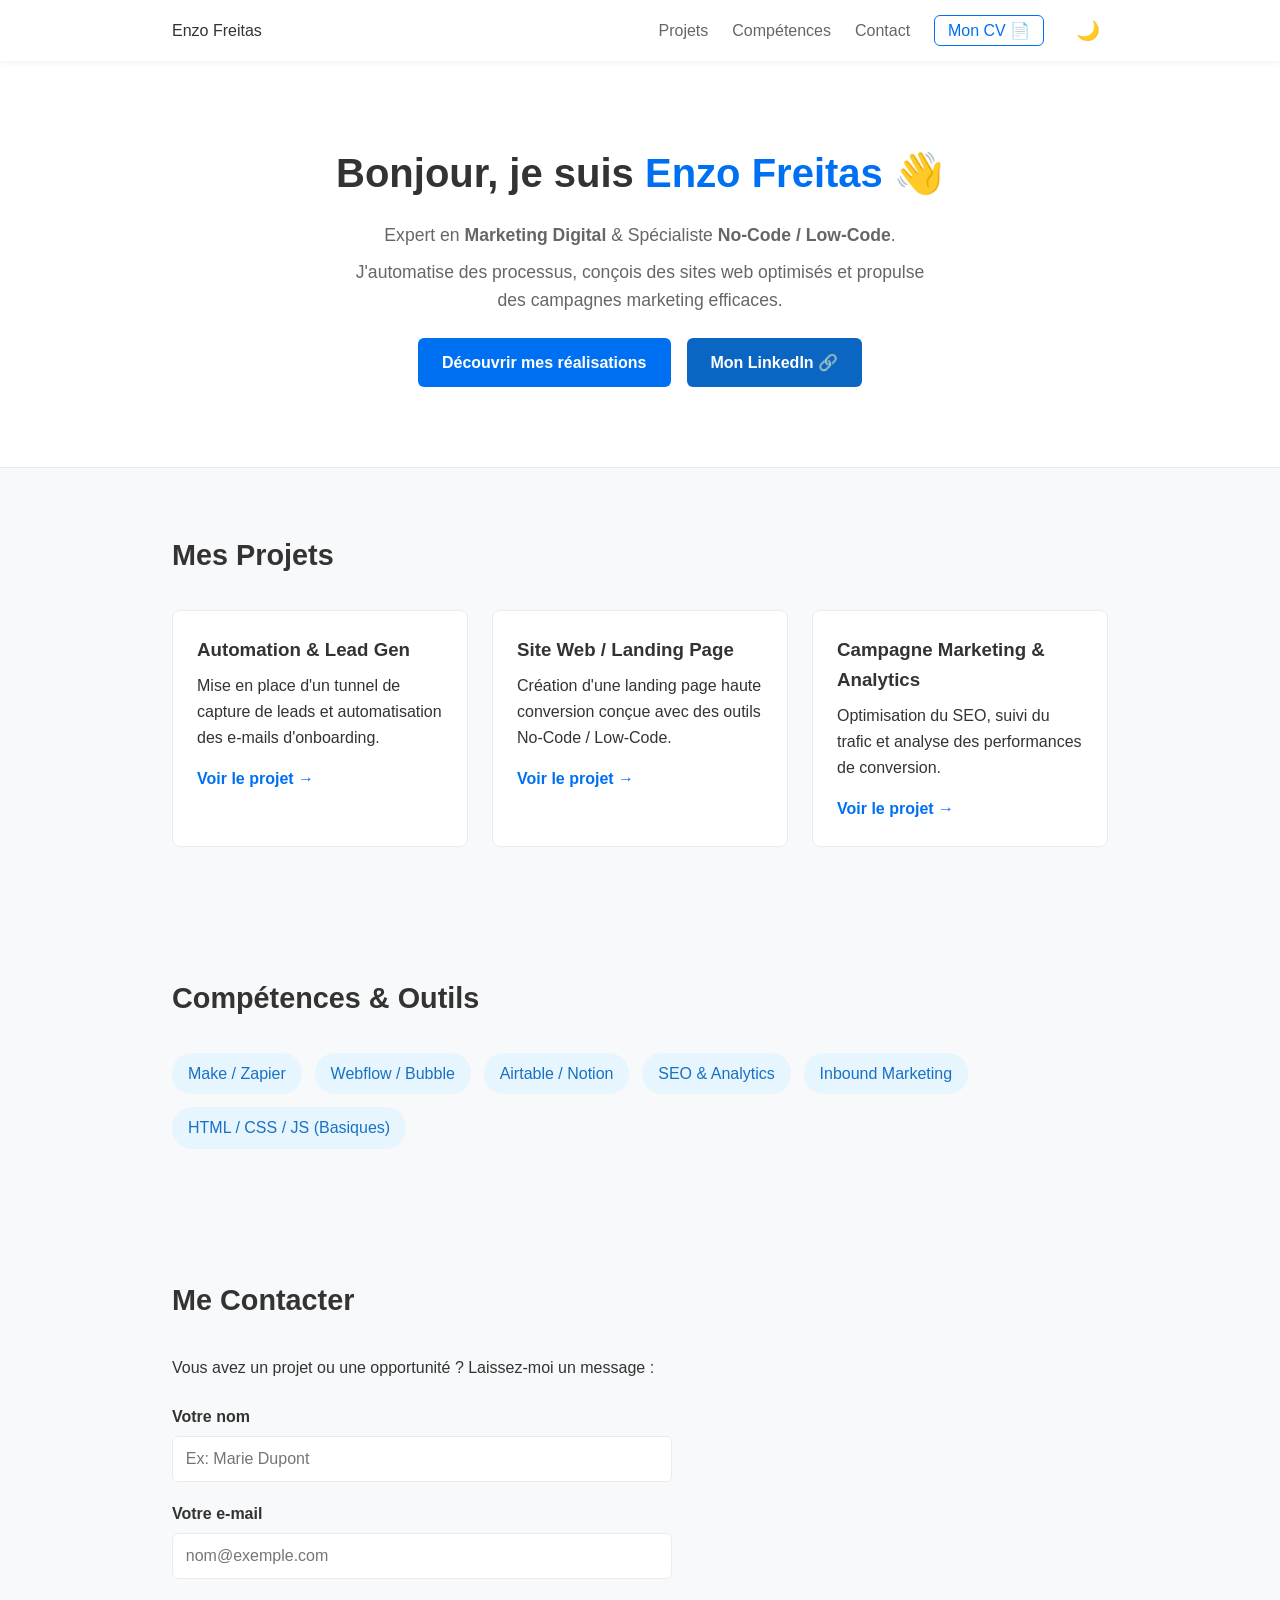
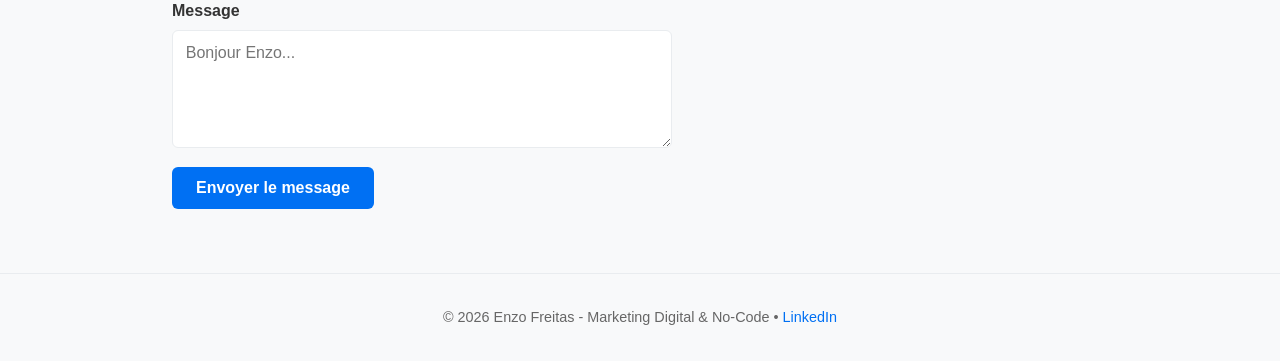
==== index.html @ fa81e73c "Mise a la racine" ====
<!DOCTYPE html>
<html lang="fr">
<head>
    <meta charset="UTF-8">
    <meta name="viewport" content="width=device-width, initial-scale=1.0">
    <title>Enzo Freitas | Portfolio Marketing Digital & No-Code</title>
    <link rel="stylesheet" href="style.css">
</head>
<body>

    <header>
        <nav>
            <div class="logo">Enzo Freitas</div>
            <ul>
                <li><a href="#projets">Projets</a></li>
                <li><a href="#competences">Compétences</a></li>
                <li><a href="#contact">Contact</a></li>
                <li><a href="cv.pdf" target="_blank" class="nav-cv">Mon CV 📄</a></li>
                <li><button id="theme-toggle" aria-label="Changer de thème">🌙</button></li>
            </ul>
        </nav>
    </header>

    <section class="hero fade-in">
        <h1>Bonjour, je suis <span>Enzo Freitas</span> 👋</h1>
        <p>Expert en <strong>Marketing Digital</strong> & Spécialiste <strong>No-Code / Low-Code</strong>.</p>
        <p>J'automatise des processus, conçois des sites web optimisés et propulse des campagnes marketing efficaces.</p>
        
        <div class="hero-buttons">
            <a href="#projets" class="btn">Découvrir mes réalisations</a>
            <a href="https://www.linkedin.com/in/enzo-freitas/" target="_blank" rel="noopener noreferrer" class="btn btn-secondary">Mon LinkedIn 🔗</a>
        </div>
    </section>

    <section id="projets" class="container fade-in">
        <h2>Mes Projets</h2>
        <div class="grid">
            <div class="card">
                <h3>Automation & Lead Gen</h3>
                <p>Mise en place d'un tunnel de capture de leads et automatisation des e-mails d'onboarding.</p>
                <a href="#" target="_blank">Voir le projet →</a>
            </div>
            <div class="card">
                <h3>Site Web / Landing Page</h3>
                <p>Création d'une landing page haute conversion conçue avec des outils No-Code / Low-Code.</p>
                <a href="#" target="_blank">Voir le projet →</a>
            </div>
            <div class="card">
                <h3>Campagne Marketing & Analytics</h3>
                <p>Optimisation du SEO, suivi du trafic et analyse des performances de conversion.</p>
                <a href="#" target="_blank">Voir le projet →</a>
            </div>
        </div>
    </section>

    <section id="competences" class="container fade-in">
        <h2>Compétences & Outils</h2>
        <ul class="skills">
            <li>Make / Zapier</li>
            <li>Webflow / Bubble</li>
            <li>Airtable / Notion</li>
            <li>SEO & Analytics</li>
            <li>Inbound Marketing</li>
            <li>HTML / CSS / JS (Basiques)</li>
        </ul>
    </section>

    <section id="contact" class="container fade-in">
        <h2>Me Contacter</h2>
        <p>Vous avez un projet ou une opportunité ? Laissez-moi un message :</p>
        
        <form action="https://formspree.io/f/xppwngay" method="POST" class="contact-form">
            <div class="form-group">
                <label for="name">Votre nom</label>
                <input type="text" id="name" name="name" required placeholder="Ex: Marie Dupont">
            </div>
            <div class="form-group">
                <label for="email">Votre e-mail</label>
                <input type="email" id="email" name="_replyto" required placeholder="nom@exemple.com">
            </div>
            <div class="form-group">
                <label for="message">Message</label>
                <textarea id="message" name="message" rows="5" required placeholder="Bonjour Enzo..."></textarea>
            </div>
            <button type="submit" class="btn">Envoyer le message</button>
        </form>
    </section>

    <footer>
        <p>© 2026 Enzo Freitas - Marketing Digital & No-Code • <a href="https://www.linkedin.com/in/enzo-freitas/" target="_blank" rel="noopener noreferrer">LinkedIn</a></p>
    </footer>

    <script src="script.js"></script>
</body>
</html>
---- style.css ----
:root {
    --bg-color: #f8f9fa;
    --card-bg: #ffffff;
    --text-color: #333333;
    --text-secondary: #666666;
    --accent-color: #0070f3;
    --border-color: #e9ecef;
    --header-bg: #ffffff;
}

[data-theme="dark"] {
    --bg-color: #121212;
    --card-bg: #1e1e1e;
    --text-color: #f8f9fa;
    --text-secondary: #aaaaaa;
    --accent-color: #3291ff;
    --border-color: #333333;
    --header-bg: #1a1a1a;
}

* {
    margin: 0;
    padding: 0;
    box-sizing: border-box;
}

body {
    font-family: -apple-system, BlinkMacSystemFont, "Segoe UI", Roboto, sans-serif;
    line-height: 1.6;
    color: var(--text-color);
    background-color: var(--bg-color);
    transition: background-color 0.3s ease, color 0.3s ease;
}

header {
    background: var(--header-bg);
    box-shadow: 0 2px 5px rgba(0,0,0,0.05);
    position: sticky;
    top: 0;
    z-index: 100;
    transition: background-color 0.3s ease;
}

nav {
    display: flex;
    justify-content: space-between;
    align-items: center;
    max-width: 1000px;
    margin: 0 auto;
    padding: 1rem 2rem;
}

nav ul {
    display: flex;
    align-items: center;
    list-style: none;
    gap: 1.5rem;
}

nav a {
    text-decoration: none;
    color: var(--text-secondary);
    font-weight: 500;
}

nav a:hover {
    color: var(--accent-color);
}

.nav-cv {
    border: 1px solid var(--accent-color);
    padding: 0.4rem 0.8rem;
    border-radius: 6px;
    color: var(--accent-color) !important;
    transition: all 0.2s ease;
}

.nav-cv:hover {
    background: var(--accent-color);
    color: #fff !important;
}

#theme-toggle {
    background: none;
    border: none;
    font-size: 1.2rem;
    cursor: pointer;
    padding: 0.2rem 0.5rem;
}

.hero {
    text-align: center;
    padding: 5rem 2rem;
    background: var(--card-bg);
    border-bottom: 1px solid var(--border-color);
}

.hero h1 {
    font-size: 2.5rem;
    margin-bottom: 1rem;
}

.hero h1 span {
    color: var(--accent-color);
}

.hero p {
    font-size: 1.1rem;
    color: var(--text-secondary);
    max-width: 600px;
    margin: 0.5rem auto;
}

.hero-buttons {
    display: flex;
    justify-content: center;
    gap: 1rem;
    margin-top: 1.5rem;
}

.container {
    max-width: 1000px;
    margin: 0 auto;
    padding: 4rem 2rem;
}

h2 {
    margin-bottom: 2rem;
    font-size: 1.8rem;
}

.grid {
    display: grid;
    grid-template-columns: repeat(auto-fit, minmax(250px, 1fr));
    gap: 1.5rem;
}

.card {
    background: var(--card-bg);
    padding: 1.5rem;
    border-radius: 8px;
    border: 1px solid var(--border-color);
    transition: transform 0.2s ease, box-shadow 0.2s ease, background-color 0.3s ease;
}

.card:hover {
    transform: translateY(-4px);
    box-shadow: 0 10px 20px rgba(0,0,0,0.1);
}

.card h3 {
    margin-bottom: 0.5rem;
}

.card a {
    display: inline-block;
    margin-top: 1rem;
    color: var(--accent-color);
    text-decoration: none;
    font-weight: bold;
}

.skills {
    display: flex;
    flex-wrap: wrap;
    gap: 0.8rem;
    list-style: none;
}

.skills li {
    background: #e7f5ff;
    color: #1971c2;
    padding: 0.5rem 1rem;
    border-radius: 20px;
    font-weight: 500;
}

[data-theme="dark"] .skills li {
    background: #183b56;
    color: #74c0fc;
}

.btn {
    display: inline-block;
    background: var(--accent-color);
    color: #fff;
    padding: 0.75rem 1.5rem;
    border-radius: 6px;
    text-decoration: none;
    font-size: 1rem;
    font-weight: 600;
    transition: background 0.2s ease;
}

.btn:hover {
    opacity: 0.9;
}

.btn-secondary {
    background: #0a66c2;
}

.contact-form {
    display: flex;
    flex-direction: column;
    gap: 1.2rem;
    max-width: 500px;
    margin-top: 1.5rem;
}

.form-group {
    display: flex;
    flex-direction: column;
    text-align: left;
}

.form-group label {
    font-weight: bold;
    margin-bottom: 0.4rem;
}

.form-group input,
.form-group textarea {
    padding: 0.8rem;
    border: 1px solid var(--border-color);
    border-radius: 6px;
    font-family: inherit;
    font-size: 1rem;
    background-color: var(--card-bg);
    color: var(--text-color);
}

.form-group input:focus,
.form-group textarea:focus {
    outline: none;
    border-color: var(--accent-color);
}

button.btn {
    border: none;
    cursor: pointer;
    align-self: flex-start;
}

footer {
    text-align: center;
    padding: 2rem;
    color: var(--text-secondary);
    font-size: 0.9rem;
    border-top: 1px solid var(--border-color);
}

footer a {
    color: var(--accent-color);
    text-decoration: none;
}

.fade-in {
    opacity: 0;
    transform: translateY(20px);
    transition: opacity 0.6s ease-out, transform 0.6s ease-out;
}

.fade-in.visible {
    opacity: 1;
    transform: translateY(0);
}
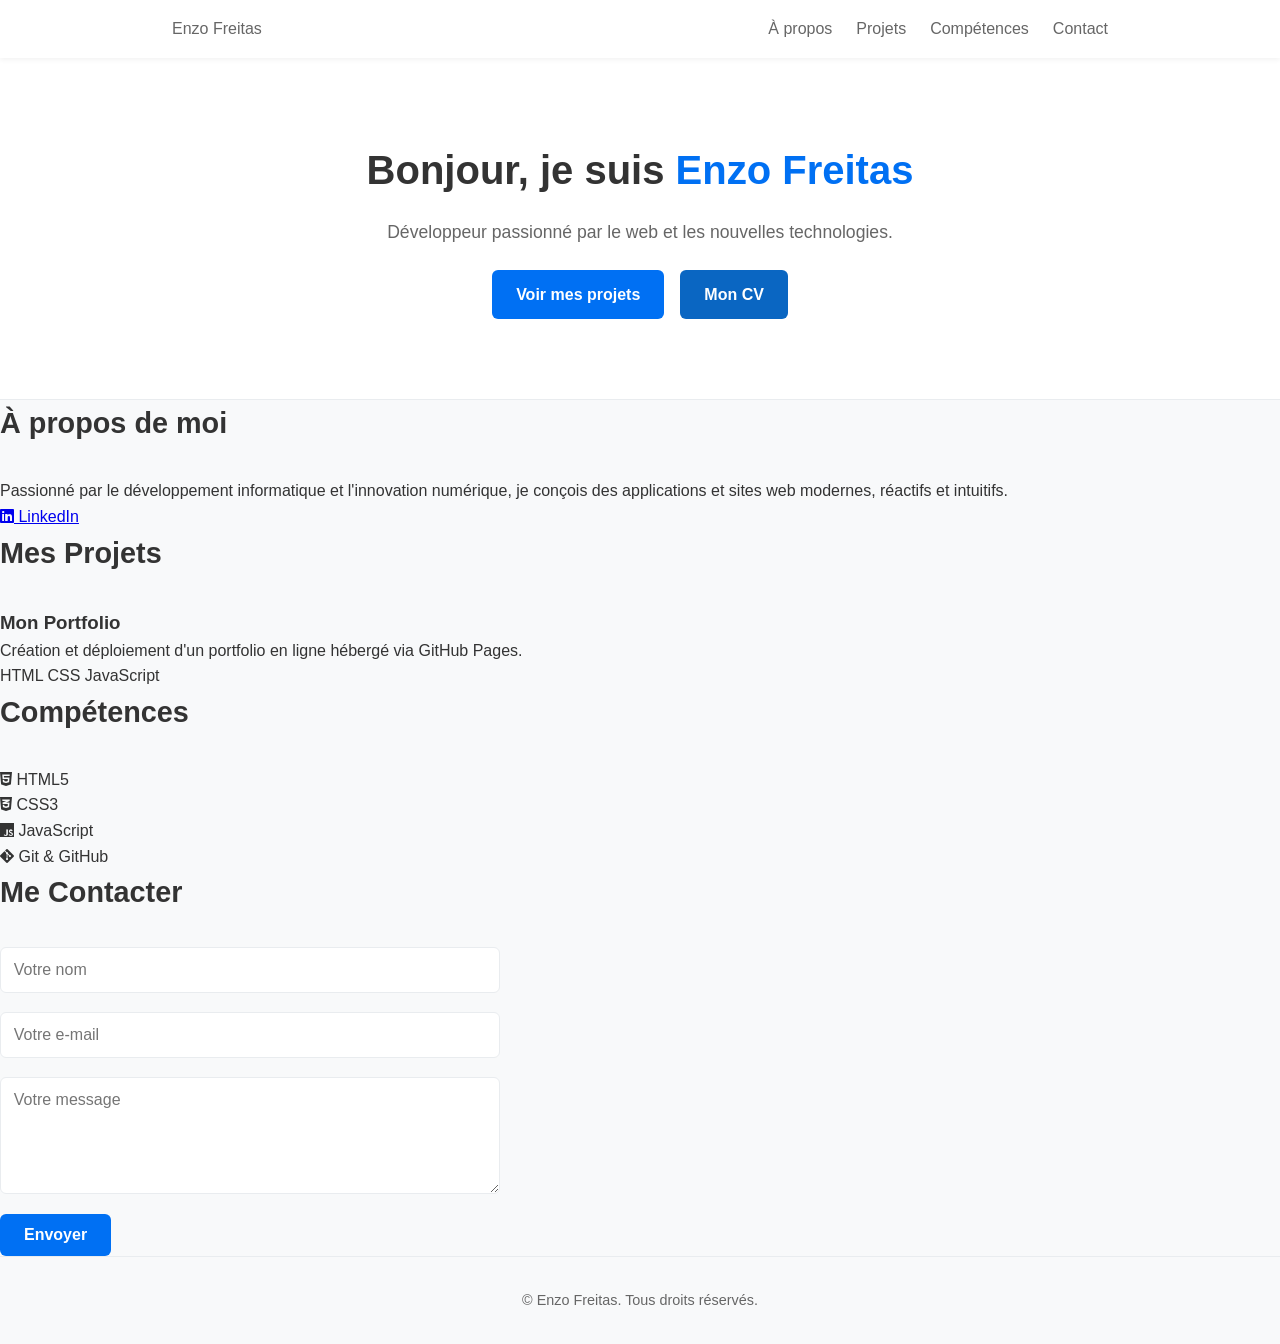
==== commit 7e304662: "Ajout du favicon" ====
--- a/index.html
+++ b/index.html
@@ -3,91 +3,101 @@
 <head>
     <meta charset="UTF-8">
     <meta name="viewport" content="width=device-width, initial-scale=1.0">
-    <title>Enzo Freitas | Portfolio Marketing Digital & No-Code</title>
+    <title>Enzo Freitas - Portfolio</title>
+    
+    <!-- Favicon (logo dans l'onglet du navigateur) -->
+    <link rel="icon" type="image/png" href="favicon.png">
+
     <link rel="stylesheet" href="style.css">
+    <link rel="stylesheet" href="https://cdnjs.cloudflare.com/ajax/libs/font-awesome/6.4.0/css/all.min.css">
 </head>
 <body>
 
+    <!-- Header / Navigation -->
     <header>
-        <nav>
-            <div class="logo">Enzo Freitas</div>
-            <ul>
-                <li><a href="#projets">Projets</a></li>
-                <li><a href="#competences">Compétences</a></li>
-                <li><a href="#contact">Contact</a></li>
-                <li><a href="cv.pdf" target="_blank" class="nav-cv">Mon CV 📄</a></li>
-                <li><button id="theme-toggle" aria-label="Changer de thème">🌙</button></li>
+        <nav class="navbar">
+            <a href="#" class="logo">Enzo Freitas</a>
+            <ul class="nav-menu">
+                <li class="nav-item"><a href="#about" class="nav-link">À propos</a></li>
+                <li class="nav-item"><a href="#projets" class="nav-link">Projets</a></li>
+                <li class="nav-item"><a href="#competences" class="nav-link">Compétences</a></li>
+                <li class="nav-item"><a href="#contact" class="nav-link">Contact</a></li>
             </ul>
         </nav>
     </header>
 
-    <section class="hero fade-in">
-        <h1>Bonjour, je suis <span>Enzo Freitas</span> 👋</h1>
-        <p>Expert en <strong>Marketing Digital</strong> & Spécialiste <strong>No-Code / Low-Code</strong>.</p>
-        <p>J'automatise des processus, conçois des sites web optimisés et propulse des campagnes marketing efficaces.</p>
-        
-        <div class="hero-buttons">
-            <a href="#projets" class="btn">Découvrir mes réalisations</a>
-            <a href="https://www.linkedin.com/in/enzo-freitas/" target="_blank" rel="noopener noreferrer" class="btn btn-secondary">Mon LinkedIn 🔗</a>
-        </div>
-    </section>
-
-    <section id="projets" class="container fade-in">
-        <h2>Mes Projets</h2>
-        <div class="grid">
-            <div class="card">
-                <h3>Automation & Lead Gen</h3>
-                <p>Mise en place d'un tunnel de capture de leads et automatisation des e-mails d'onboarding.</p>
-                <a href="#" target="_blank">Voir le projet →</a>
-            </div>
-            <div class="card">
-                <h3>Site Web / Landing Page</h3>
-                <p>Création d'une landing page haute conversion conçue avec des outils No-Code / Low-Code.</p>
-                <a href="#" target="_blank">Voir le projet →</a>
-            </div>
-            <div class="card">
-                <h3>Campagne Marketing & Analytics</h3>
-                <p>Optimisation du SEO, suivi du trafic et analyse des performances de conversion.</p>
-                <a href="#" target="_blank">Voir le projet →</a>
+    <!-- Section Accueil / Banner -->
+    <section class="hero">
+        <div class="hero-content">
+            <h1>Bonjour, je suis <span>Enzo Freitas</span></h1>
+            <p>Développeur passionné par le web et les nouvelles technologies.</p>
+            <div class="hero-buttons">
+                <a href="#projets" class="btn">Voir mes projets</a>
+                <a href="cv.pdf" class="btn btn-secondary" target="_blank">Mon CV</a>
             </div>
         </div>
     </section>
 
-    <section id="competences" class="container fade-in">
-        <h2>Compétences & Outils</h2>
-        <ul class="skills">
-            <li>Make / Zapier</li>
-            <li>Webflow / Bubble</li>
-            <li>Airtable / Notion</li>
-            <li>SEO & Analytics</li>
-            <li>Inbound Marketing</li>
-            <li>HTML / CSS / JS (Basiques)</li>
-        </ul>
+    <!-- Section À propos -->
+    <section id="about" class="section">
+        <h2>À propos de moi</h2>
+        <div class="about-content">
+            <p>
+                Passionné par le développement informatique et l'innovation numérique, je conçois des applications et sites web modernes, réactifs et intuitifs.
+            </p>
+            <div class="social-links">
+                <a href="https://www.linkedin.com/in/enzo-freitas/" target="_blank"><i class="fab fa-linkedin"></i> LinkedIn</a>
+            </div>
+        </div>
     </section>
 
-    <section id="contact" class="container fade-in">
+    <!-- Section Projets -->
+    <section id="projets" class="section">
+        <h2>Mes Projets</h2>
+        <div class="projects-grid">
+            <div class="project-card">
+                <h3>Mon Portfolio</h3>
+                <p>Création et déploiement d'un portfolio en ligne hébergé via GitHub Pages.</p>
+                <div class="tags">
+                    <span>HTML</span>
+                    <span>CSS</span>
+                    <span>JavaScript</span>
+                </div>
+            </div>
+        </div>
+    </section>
+
+    <!-- Section Compétences -->
+    <section id="competences" class="section">
+        <h2>Compétences</h2>
+        <div class="skills-container">
+            <div class="skill-item"><i class="fab fa-html5"></i> HTML5</div>
+            <div class="skill-item"><i class="fab fa-css3-alt"></i> CSS3</div>
+            <div class="skill-item"><i class="fab fa-js"></i> JavaScript</div>
+            <div class="skill-item"><i class="fab fa-git-alt"></i> Git & GitHub</div>
+        </div>
+    </section>
+
+    <!-- Section Contact -->
+    <section id="contact" class="section">
         <h2>Me Contacter</h2>
-        <p>Vous avez un projet ou une opportunité ? Laissez-moi un message :</p>
-        
         <form action="https://formspree.io/f/xppwngay" method="POST" class="contact-form">
             <div class="form-group">
-                <label for="name">Votre nom</label>
-                <input type="text" id="name" name="name" required placeholder="Ex: Marie Dupont">
+                <input type="text" name="name" placeholder="Votre nom" required>
             </div>
             <div class="form-group">
-                <label for="email">Votre e-mail</label>
-                <input type="email" id="email" name="_replyto" required placeholder="nom@exemple.com">
+                <input type="email" name="email" placeholder="Votre e-mail" required>
             </div>
             <div class="form-group">
-                <label for="message">Message</label>
-                <textarea id="message" name="message" rows="5" required placeholder="Bonjour Enzo..."></textarea>
+                <textarea name="message" rows="5" placeholder="Votre message" required></textarea>
             </div>
-            <button type="submit" class="btn">Envoyer le message</button>
+            <button type="submit" class="btn">Envoyer</button>
         </form>
     </section>
 
+    <!-- Footer -->
     <footer>
-        <p>© 2026 Enzo Freitas - Marketing Digital & No-Code • <a href="https://www.linkedin.com/in/enzo-freitas/" target="_blank" rel="noopener noreferrer">LinkedIn</a></p>
+        <p>&copy; Enzo Freitas. Tous droits réservés.</p>
     </footer>
 
     <script src="script.js"></script>
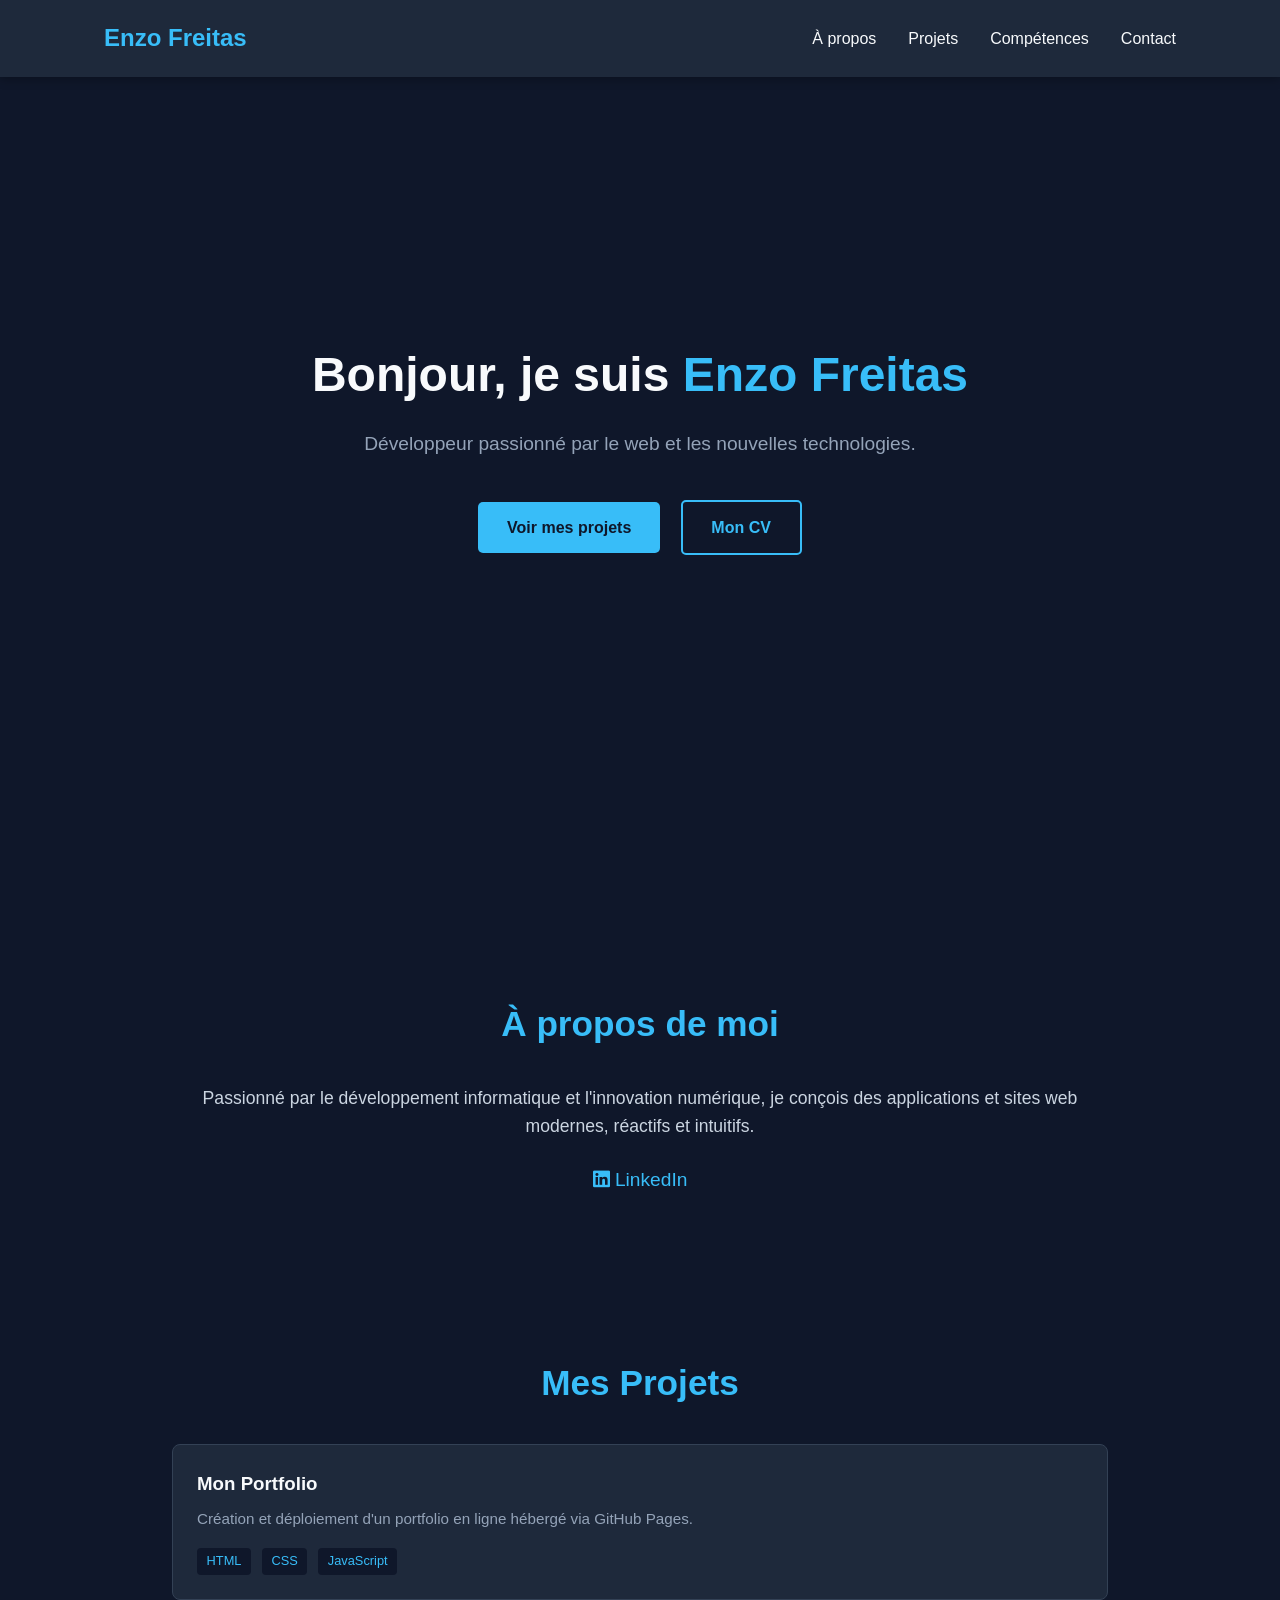
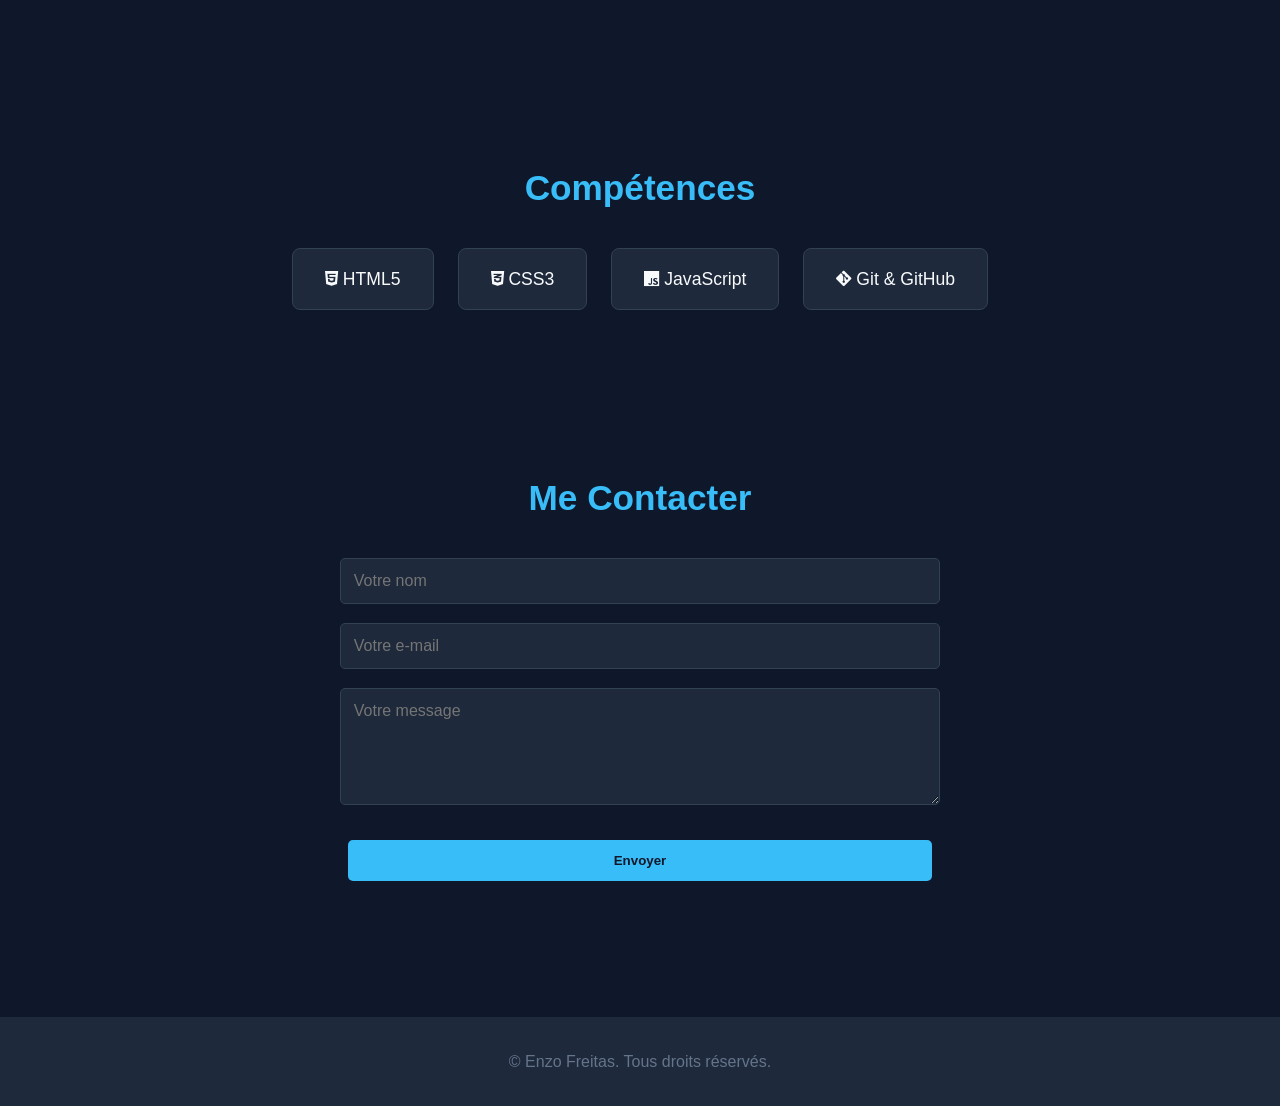
==== commit ea3bf999: "Mise à jour du site" ====
--- a/index.html
+++ b/index.html
@@ -4,10 +4,6 @@
     <meta charset="UTF-8">
     <meta name="viewport" content="width=device-width, initial-scale=1.0">
     <title>Enzo Freitas - Portfolio</title>
-    
-    <!-- Favicon (logo dans l'onglet du navigateur) -->
-    <link rel="icon" type="image/png" href="favicon.png">
-
     <link rel="stylesheet" href="style.css">
     <link rel="stylesheet" href="https://cdnjs.cloudflare.com/ajax/libs/font-awesome/6.4.0/css/all.min.css">
 </head>
--- a/style.css
+++ b/style.css
@@ -1,267 +1,228 @@
-:root {
-    --bg-color: #f8f9fa;
-    --card-bg: #ffffff;
-    --text-color: #333333;
-    --text-secondary: #666666;
-    --accent-color: #0070f3;
-    --border-color: #e9ecef;
-    --header-bg: #ffffff;
-}
-
-[data-theme="dark"] {
-    --bg-color: #121212;
-    --card-bg: #1e1e1e;
-    --text-color: #f8f9fa;
-    --text-secondary: #aaaaaa;
-    --accent-color: #3291ff;
-    --border-color: #333333;
-    --header-bg: #1a1a1a;
-}
-
+/* Reset & Styles généraux */
 * {
     margin: 0;
     padding: 0;
     box-sizing: border-box;
+    font-family: 'Segoe UI', Tahoma, Geneva, Verdana, sans-serif;
 }
 
 body {
-    font-family: -apple-system, BlinkMacSystemFont, "Segoe UI", Roboto, sans-serif;
+    background-color: #0f172a;
+    color: #f8fafc;
     line-height: 1.6;
-    color: var(--text-color);
-    background-color: var(--bg-color);
-    transition: background-color 0.3s ease, color 0.3s ease;
-}
-
+}
+
+/* Header & Navbar */
 header {
-    background: var(--header-bg);
-    box-shadow: 0 2px 5px rgba(0,0,0,0.05);
-    position: sticky;
+    background-color: #1e293b;
+    position: fixed;
+    width: 100%;
     top: 0;
-    z-index: 100;
-    transition: background-color 0.3s ease;
-}
-
-nav {
+    z-index: 1000;
+    box-shadow: 0 2px 10px rgba(0, 0, 0, 0.3);
+}
+
+.navbar {
     display: flex;
     justify-content: space-between;
     align-items: center;
+    padding: 1.2rem 5%;
+    max-width: 1200px;
+    margin: 0 auto;
+}
+
+.logo {
+    font-size: 1.5rem;
+    font-weight: bold;
+    color: #38bdf8;
+    text-decoration: none;
+}
+
+.nav-menu {
+    display: flex;
+    list-style: none;
+    gap: 2rem;
+}
+
+.nav-link {
+    color: #f8fafc;
+    text-decoration: none;
+    transition: color 0.3s;
+}
+
+.nav-link:hover {
+    color: #38bdf8;
+}
+
+/* Section Hero */
+.hero {
+    height: 100vh;
+    display: flex;
+    justify-content: center;
+    align-items: center;
+    text-align: center;
+    padding: 0 1rem;
+}
+
+.hero-content h1 {
+    font-size: 3rem;
+    margin-bottom: 1rem;
+}
+
+.hero-content h1 span {
+    color: #38bdf8;
+}
+
+.hero-content p {
+    font-size: 1.2rem;
+    color: #94a3b8;
+    margin-bottom: 2rem;
+}
+
+/* Boutons */
+.btn {
+    display: inline-block;
+    padding: 0.8rem 1.8rem;
+    background-color: #38bdf8;
+    color: #0f172a;
+    text-decoration: none;
+    font-weight: bold;
+    border-radius: 5px;
+    border: none;
+    cursor: pointer;
+    transition: background 0.3s;
+    margin: 0.5rem;
+}
+
+.btn:hover {
+    background-color: #0284c7;
+    color: #ffffff;
+}
+
+.btn-secondary {
+    background-color: transparent;
+    color: #38bdf8;
+    border: 2px solid #38bdf8;
+}
+
+.btn-secondary:hover {
+    background-color: #38bdf8;
+    color: #0f172a;
+}
+
+/* Sections communes */
+.section {
+    padding: 6rem 2rem 4rem 2rem;
     max-width: 1000px;
     margin: 0 auto;
-    padding: 1rem 2rem;
-}
-
-nav ul {
-    display: flex;
-    align-items: center;
-    list-style: none;
-    gap: 1.5rem;
-}
-
-nav a {
-    text-decoration: none;
-    color: var(--text-secondary);
-    font-weight: 500;
-}
-
-nav a:hover {
-    color: var(--accent-color);
-}
-
-.nav-cv {
-    border: 1px solid var(--accent-color);
-    padding: 0.4rem 0.8rem;
-    border-radius: 6px;
-    color: var(--accent-color) !important;
-    transition: all 0.2s ease;
-}
-
-.nav-cv:hover {
-    background: var(--accent-color);
-    color: #fff !important;
-}
-
-#theme-toggle {
-    background: none;
-    border: none;
+}
+
+.section h2 {
+    font-size: 2.2rem;
+    margin-bottom: 2rem;
+    text-align: center;
+    color: #38bdf8;
+}
+
+/* À propos */
+.about-content {
+    text-align: center;
+    font-size: 1.1rem;
+    color: #cbd5e1;
+}
+
+.social-links {
+    margin-top: 1.5rem;
+}
+
+.social-links a {
+    color: #38bdf8;
+    text-decoration: none;
     font-size: 1.2rem;
-    cursor: pointer;
-    padding: 0.2rem 0.5rem;
-}
-
-.hero {
-    text-align: center;
-    padding: 5rem 2rem;
-    background: var(--card-bg);
-    border-bottom: 1px solid var(--border-color);
-}
-
-.hero h1 {
-    font-size: 2.5rem;
-    margin-bottom: 1rem;
-}
-
-.hero h1 span {
-    color: var(--accent-color);
-}
-
-.hero p {
-    font-size: 1.1rem;
-    color: var(--text-secondary);
-    max-width: 600px;
-    margin: 0.5rem auto;
-}
-
-.hero-buttons {
-    display: flex;
-    justify-content: center;
-    gap: 1rem;
-    margin-top: 1.5rem;
-}
-
-.container {
-    max-width: 1000px;
-    margin: 0 auto;
-    padding: 4rem 2rem;
-}
-
-h2 {
-    margin-bottom: 2rem;
-    font-size: 1.8rem;
-}
-
-.grid {
+}
+
+/* Projets */
+.projects-grid {
     display: grid;
-    grid-template-columns: repeat(auto-fit, minmax(250px, 1fr));
-    gap: 1.5rem;
-}
-
-.card {
-    background: var(--card-bg);
+    grid-template-columns: repeat(auto-fit, minmax(280px, 1fr));
+    gap: 2rem;
+}
+
+.project-card {
+    background-color: #1e293b;
     padding: 1.5rem;
     border-radius: 8px;
-    border: 1px solid var(--border-color);
-    transition: transform 0.2s ease, box-shadow 0.2s ease, background-color 0.3s ease;
-}
-
-.card:hover {
-    transform: translateY(-4px);
-    box-shadow: 0 10px 20px rgba(0,0,0,0.1);
-}
-
-.card h3 {
+    border: 1px solid #334155;
+}
+
+.project-card h3 {
     margin-bottom: 0.5rem;
-}
-
-.card a {
+    color: #f8fafc;
+}
+
+.project-card p {
+    color: #94a3b8;
+    font-size: 0.95rem;
+    margin-bottom: 1rem;
+}
+
+.tags span {
     display: inline-block;
-    margin-top: 1rem;
-    color: var(--accent-color);
-    text-decoration: none;
-    font-weight: bold;
-}
-
-.skills {
-    display: flex;
+    background-color: #0f172a;
+    color: #38bdf8;
+    padding: 0.2rem 0.6rem;
+    font-size: 0.8rem;
+    border-radius: 4px;
+    margin-right: 0.4rem;
+}
+
+/* Compétences */
+.skills-container {
+    display: flex;
+    justify-content: center;
     flex-wrap: wrap;
-    gap: 0.8rem;
-    list-style: none;
-}
-
-.skills li {
-    background: #e7f5ff;
-    color: #1971c2;
-    padding: 0.5rem 1rem;
-    border-radius: 20px;
-    font-weight: 500;
-}
-
-[data-theme="dark"] .skills li {
-    background: #183b56;
-    color: #74c0fc;
-}
-
-.btn {
-    display: inline-block;
-    background: var(--accent-color);
-    color: #fff;
-    padding: 0.75rem 1.5rem;
-    border-radius: 6px;
-    text-decoration: none;
-    font-size: 1rem;
-    font-weight: 600;
-    transition: background 0.2s ease;
-}
-
-.btn:hover {
-    opacity: 0.9;
-}
-
-.btn-secondary {
-    background: #0a66c2;
-}
-
+    gap: 1.5rem;
+}
+
+.skill-item {
+    background-color: #1e293b;
+    padding: 1rem 2rem;
+    border-radius: 8px;
+    font-size: 1.1rem;
+    border: 1px solid #334155;
+}
+
+/* Formulaire Contact */
 .contact-form {
     display: flex;
     flex-direction: column;
     gap: 1.2rem;
-    max-width: 500px;
-    margin-top: 1.5rem;
-}
-
-.form-group {
-    display: flex;
-    flex-direction: column;
-    text-align: left;
-}
-
-.form-group label {
-    font-weight: bold;
-    margin-bottom: 0.4rem;
+    max-width: 600px;
+    margin: 0 auto;
 }
 
 .form-group input,
 .form-group textarea {
+    width: 100%;
     padding: 0.8rem;
-    border: 1px solid var(--border-color);
-    border-radius: 6px;
-    font-family: inherit;
+    background-color: #1e293b;
+    border: 1px solid #334155;
+    border-radius: 5px;
+    color: #f8fafc;
     font-size: 1rem;
-    background-color: var(--card-bg);
-    color: var(--text-color);
 }
 
 .form-group input:focus,
 .form-group textarea:focus {
     outline: none;
-    border-color: var(--accent-color);
-}
-
-button.btn {
-    border: none;
-    cursor: pointer;
-    align-self: flex-start;
-}
-
+    border-color: #38bdf8;
+}
+
+/* Footer */
 footer {
     text-align: center;
     padding: 2rem;
-    color: var(--text-secondary);
-    font-size: 0.9rem;
-    border-top: 1px solid var(--border-color);
-}
-
-footer a {
-    color: var(--accent-color);
-    text-decoration: none;
-}
-
-.fade-in {
-    opacity: 0;
-    transform: translateY(20px);
-    transition: opacity 0.6s ease-out, transform 0.6s ease-out;
-}
-
-.fade-in.visible {
-    opacity: 1;
-    transform: translateY(0);
+    background-color: #1e293b;
+    color: #64748b;
+    margin-top: 4rem;
 }
